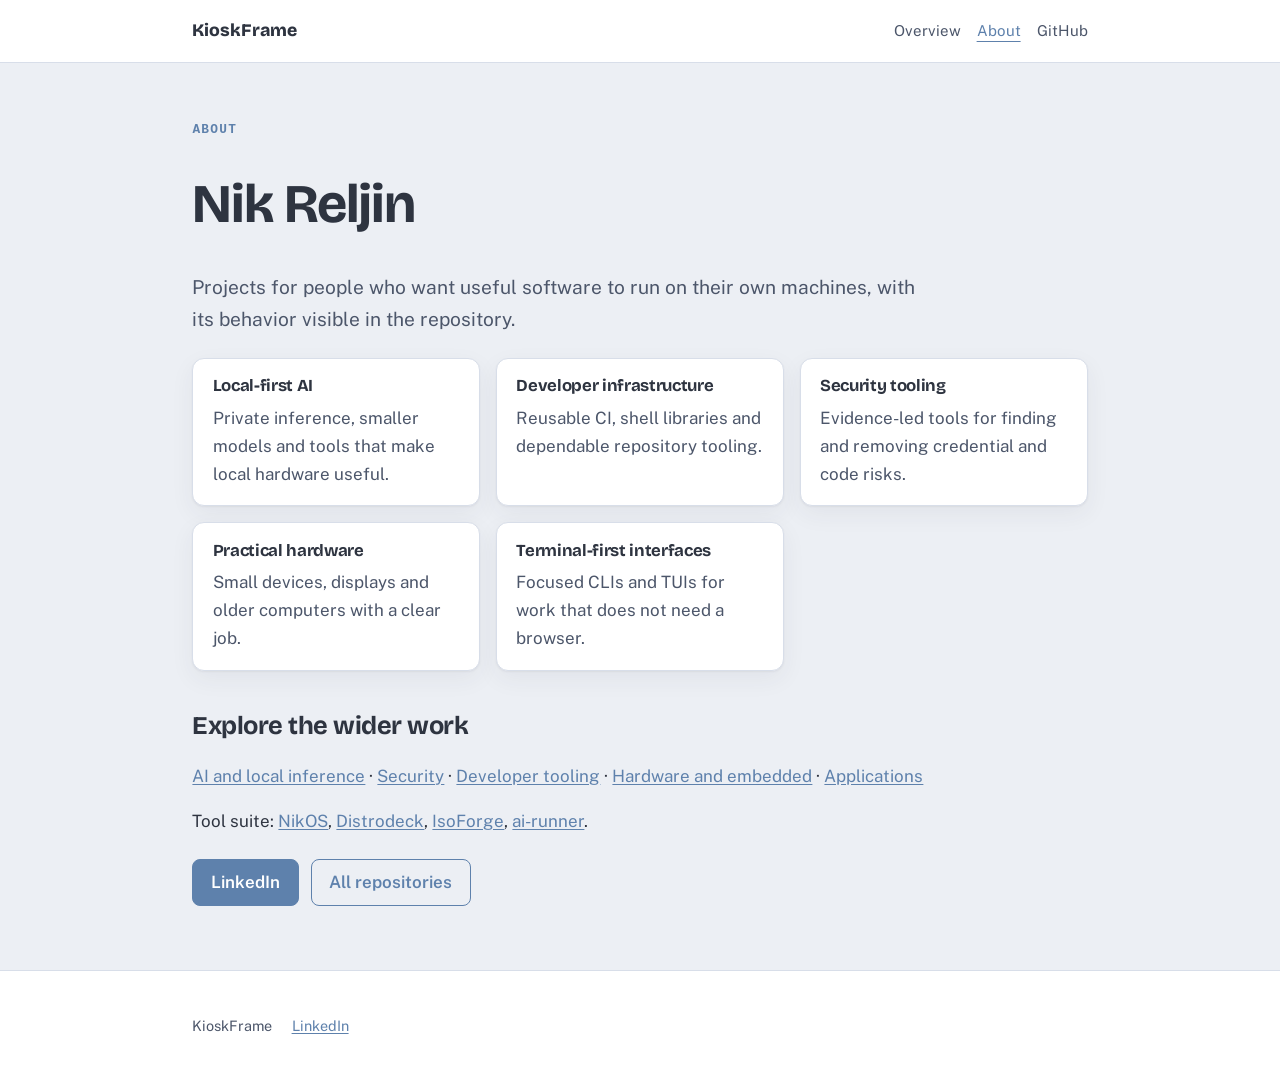
==== site/about.html @ 9da38351 "docs: add GitHub Pages site" ====
<!doctype html><html lang="en"><head><meta charset="utf-8"><meta name="viewport" content="width=device-width,initial-scale=1"><meta name="description" content="About Nik Reljin's local-first software projects."><title>About — KioskFrame</title><link rel="preconnect" href="https://fonts.googleapis.com"><link rel="preconnect" href="https://fonts.gstatic.com" crossorigin><link href="https://fonts.googleapis.com/css2?family=Bricolage+Grotesque:wght@600;800&family=Public+Sans:wght@400;500;600&display=swap" rel="stylesheet"><link rel="stylesheet" href="style.css"></head><body><a class="skip" href="#main">Skip to content</a><header><div class="wrap"><a class="brand" href="index.html">KioskFrame</a><nav><a href="index.html">Overview</a><a href="about.html" aria-current="page">About</a><a href="https://github.com/nikolareljin/kiosk-frame">GitHub</a></nav></div></header><main id="main"><div class="wrap"><p class="tag">About</p><h1>Nik Reljin</h1><p class="lede">Projects for people who want useful software to run on their own machines, with its behavior visible in the repository.</p><div class="cards"><article class="card"><h3>Local-first AI</h3><p>Private inference, smaller models and tools that make local hardware useful.</p></article><article class="card"><h3>Developer infrastructure</h3><p>Reusable CI, shell libraries and dependable repository tooling.</p></article><article class="card"><h3>Security tooling</h3><p>Evidence-led tools for finding and removing credential and code risks.</p></article><article class="card"><h3>Practical hardware</h3><p>Small devices, displays and older computers with a clear job.</p></article><article class="card"><h3>Terminal-first interfaces</h3><p>Focused CLIs and TUIs for work that does not need a browser.</p></article></div><h2>Explore the wider work</h2><p><a href="https://nikolareljin.github.io/nikos/about.html#ai-and-local-inference">AI and local inference</a> · <a href="https://nikolareljin.github.io/nikos/about.html#security">Security</a> · <a href="https://nikolareljin.github.io/nikos/about.html#developer-tooling">Developer tooling</a> · <a href="https://nikolareljin.github.io/nikos/about.html#hardware-and-embedded">Hardware and embedded</a> · <a href="https://nikolareljin.github.io/nikos/about.html#applications">Applications</a></p><p>Tool suite: <a href="https://nikolareljin.github.io/nikos/">NikOS</a>, <a href="https://nikolareljin.github.io/distrodeck/">Distrodeck</a>, <a href="https://nikolareljin.github.io/burn-iso/">IsoForge</a>, <a href="https://nikolareljin.github.io/ai-runner/">ai-runner</a>.</p><div class="actions"><a class="btn primary" href="https://www.linkedin.com/in/nikolareljin">LinkedIn</a><a class="btn" href="https://github.com/nikolareljin">All repositories</a></div></div></main><footer><div class="wrap"><span>KioskFrame</span><span><a href="https://www.linkedin.com/in/nikolareljin">LinkedIn</a></span></div></footer></body></html>
---- site/style.css ----
:root{--paper:#ECEFF4;--raised:#fff;--ink:#2E3440;--soft:#4C566A;--rule:#D8DEE9;--frost:#5E81AC;--bright:#88C0D0;--green:#A3BE8C;--terminal:#2E3440;--shadow:0 1px 2px rgba(46,52,64,.06),0 8px 24px rgba(46,52,64,.06)}@media(prefers-color-scheme:dark){:root{--paper:#2E3440;--raised:#3B4252;--ink:#ECEFF4;--soft:#C1C9D6;--rule:#434C5E;--frost:#88C0D0;--bright:#8FBCBB;--terminal:#242933;--shadow:0 1px 2px rgba(0,0,0,.3),0 8px 24px rgba(0,0,0,.28)}}*{box-sizing:border-box}body{margin:0;background:var(--paper);color:var(--ink);font:17px/1.65 "Public Sans",system-ui,sans-serif}h1,h2,h3{font-family:"Bricolage Grotesque","Public Sans",sans-serif;line-height:1.15;letter-spacing:-.02em}h1{font-size:clamp(2.2rem,5vw,3.4rem)}h2{margin-top:2.5rem}a{color:var(--frost);text-underline-offset:2px}a:hover{color:var(--bright)}.wrap{max-width:940px;margin:auto;padding:0 1.4rem}header,footer{background:var(--raised);border-color:var(--rule);border-style:solid}header{position:sticky;top:0;z-index:2;border-width:0 0 1px}header .wrap,footer .wrap{display:flex;align-items:center;gap:1.2rem;min-height:62px;flex-wrap:wrap}.brand{font-family:"Bricolage Grotesque",sans-serif;font-size:1.1rem;font-weight:800;color:var(--ink);text-decoration:none}nav{display:flex;gap:1rem;flex-wrap:wrap;margin-left:auto}nav a{color:var(--soft);font-size:.94rem;text-decoration:none}nav a[aria-current=page]{color:var(--frost);text-decoration:underline;text-underline-offset:5px}main{padding:3rem 0 4rem}footer{border-width:1px 0 0;color:var(--soft);font-size:.9rem;padding:1.5rem 0}.lede{font-size:1.2rem;color:var(--soft);max-width:62ch}.tag{font:700 .8rem/1 "JetBrains Mono",monospace;letter-spacing:.1em;text-transform:uppercase;color:var(--frost)}.cards{display:grid;gap:1rem;grid-template-columns:repeat(auto-fit,minmax(220px,1fr));margin-top:1.4rem}.card{background:var(--raised);border:1px solid var(--rule);border-radius:12px;padding:1.1rem 1.2rem;box-shadow:var(--shadow)}.card h3{margin:0 0 .5rem;font-size:1.05rem}.card p{color:var(--soft);margin:0}.actions{display:flex;gap:.75rem;flex-wrap:wrap;margin-top:1.5rem}.btn{padding:.55rem 1.1rem;border:1px solid var(--frost);border-radius:8px;font-weight:600;text-decoration:none}.primary{background:var(--frost);color:var(--raised)}.primary:hover{color:var(--terminal);background:var(--bright)}.note{border-left:3px solid var(--green);background:var(--raised);padding:.9rem 1rem;margin:1.5rem 0;border-radius:0 8px 8px 0}.skip{position:absolute;left:-9999px}.skip:focus{left:1rem;top:1rem;z-index:4;background:var(--raised);padding:.5rem}@media(max-width:620px){body{font-size:16px}nav{width:100%;margin-left:0}main{padding-top:2rem}}
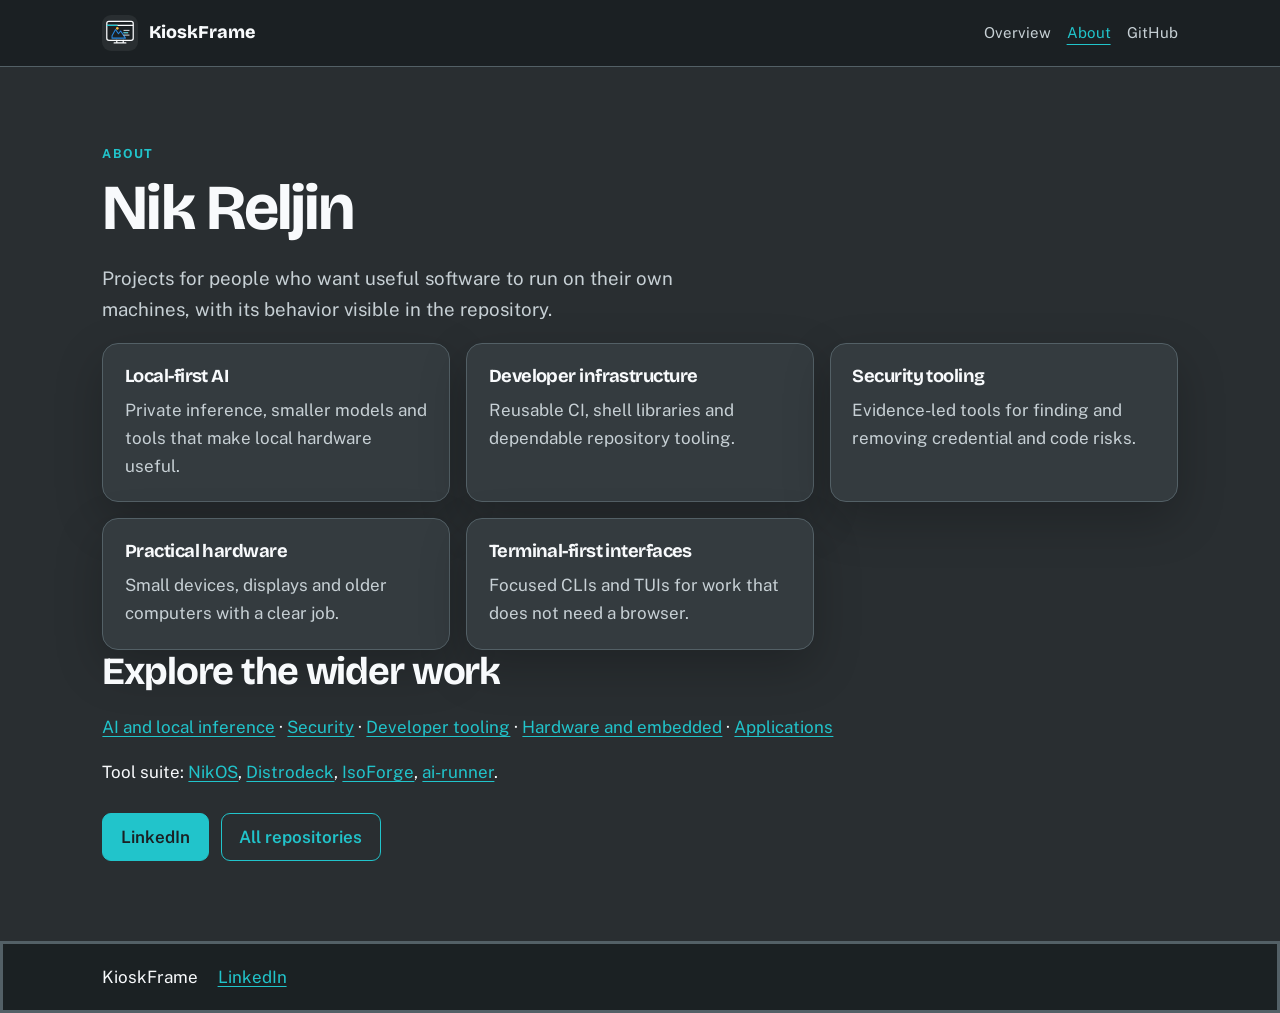
==== commit 19ef8b98: "feat: add KioskFrame visual identity" ====
--- a/site/about.html
+++ b/site/about.html
@@ -1 +1 @@
-<!doctype html><html lang="en"><head><meta charset="utf-8"><meta name="viewport" content="width=device-width,initial-scale=1"><meta name="description" content="About Nik Reljin's local-first software projects."><title>About — KioskFrame</title><link rel="preconnect" href="https://fonts.googleapis.com"><link rel="preconnect" href="https://fonts.gstatic.com" crossorigin><link href="https://fonts.googleapis.com/css2?family=Bricolage+Grotesque:wght@600;800&family=Public+Sans:wght@400;500;600&display=swap" rel="stylesheet"><link rel="stylesheet" href="style.css"></head><body><a class="skip" href="#main">Skip to content</a><header><div class="wrap"><a class="brand" href="index.html">KioskFrame</a><nav><a href="index.html">Overview</a><a href="about.html" aria-current="page">About</a><a href="https://github.com/nikolareljin/kiosk-frame">GitHub</a></nav></div></header><main id="main"><div class="wrap"><p class="tag">About</p><h1>Nik Reljin</h1><p class="lede">Projects for people who want useful software to run on their own machines, with its behavior visible in the repository.</p><div class="cards"><article class="card"><h3>Local-first AI</h3><p>Private inference, smaller models and tools that make local hardware useful.</p></article><article class="card"><h3>Developer infrastructure</h3><p>Reusable CI, shell libraries and dependable repository tooling.</p></article><article class="card"><h3>Security tooling</h3><p>Evidence-led tools for finding and removing credential and code risks.</p></article><article class="card"><h3>Practical hardware</h3><p>Small devices, displays and older computers with a clear job.</p></article><article class="card"><h3>Terminal-first interfaces</h3><p>Focused CLIs and TUIs for work that does not need a browser.</p></article></div><h2>Explore the wider work</h2><p><a href="https://nikolareljin.github.io/nikos/about.html#ai-and-local-inference">AI and local inference</a> · <a href="https://nikolareljin.github.io/nikos/about.html#security">Security</a> · <a href="https://nikolareljin.github.io/nikos/about.html#developer-tooling">Developer tooling</a> · <a href="https://nikolareljin.github.io/nikos/about.html#hardware-and-embedded">Hardware and embedded</a> · <a href="https://nikolareljin.github.io/nikos/about.html#applications">Applications</a></p><p>Tool suite: <a href="https://nikolareljin.github.io/nikos/">NikOS</a>, <a href="https://nikolareljin.github.io/distrodeck/">Distrodeck</a>, <a href="https://nikolareljin.github.io/burn-iso/">IsoForge</a>, <a href="https://nikolareljin.github.io/ai-runner/">ai-runner</a>.</p><div class="actions"><a class="btn primary" href="https://www.linkedin.com/in/nikolareljin">LinkedIn</a><a class="btn" href="https://github.com/nikolareljin">All repositories</a></div></div></main><footer><div class="wrap"><span>KioskFrame</span><span><a href="https://www.linkedin.com/in/nikolareljin">LinkedIn</a></span></div></footer></body></html>
+<!doctype html><html lang="en"><head><meta charset="utf-8"><meta name="viewport" content="width=device-width,initial-scale=1"><meta name="description" content="About Nik Reljin's local-first software projects."><title>About — KioskFrame</title><link rel="icon" href="assets/kiosk-frame-logo.svg" type="image/svg+xml"><link rel="preconnect" href="https://fonts.googleapis.com"><link rel="preconnect" href="https://fonts.gstatic.com" crossorigin><link href="https://fonts.googleapis.com/css2?family=Bricolage+Grotesque:wght@600;800&family=Public+Sans:wght@400;500;600&display=swap" rel="stylesheet"><link rel="stylesheet" href="style.css"></head><body><a class="skip" href="#main">Skip to content</a><header><div class="wrap header-wrap"><a class="brand" href="index.html"><img src="assets/kiosk-frame-logo.svg" alt="" width="36" height="36"> <span>KioskFrame</span></a><nav><a href="index.html">Overview</a><a href="about.html" aria-current="page">About</a><a href="https://github.com/nikolareljin/kiosk-frame">GitHub</a></nav></div></header><main id="main"><div class="wrap"><p class="tag">About</p><h1>Nik Reljin</h1><p class="lede">Projects for people who want useful software to run on their own machines, with its behavior visible in the repository.</p><div class="cards"><article class="card"><h3>Local-first AI</h3><p>Private inference, smaller models and tools that make local hardware useful.</p></article><article class="card"><h3>Developer infrastructure</h3><p>Reusable CI, shell libraries and dependable repository tooling.</p></article><article class="card"><h3>Security tooling</h3><p>Evidence-led tools for finding and removing credential and code risks.</p></article><article class="card"><h3>Practical hardware</h3><p>Small devices, displays and older computers with a clear job.</p></article><article class="card"><h3>Terminal-first interfaces</h3><p>Focused CLIs and TUIs for work that does not need a browser.</p></article></div><h2>Explore the wider work</h2><p><a href="https://nikolareljin.github.io/nikos/about.html#ai-and-local-inference">AI and local inference</a> · <a href="https://nikolareljin.github.io/nikos/about.html#security">Security</a> · <a href="https://nikolareljin.github.io/nikos/about.html#developer-tooling">Developer tooling</a> · <a href="https://nikolareljin.github.io/nikos/about.html#hardware-and-embedded">Hardware and embedded</a> · <a href="https://nikolareljin.github.io/nikos/about.html#applications">Applications</a></p><p>Tool suite: <a href="https://nikolareljin.github.io/nikos/">NikOS</a>, <a href="https://nikolareljin.github.io/distrodeck/">Distrodeck</a>, <a href="https://nikolareljin.github.io/iso-forge/">IsoForge</a>, <a href="https://nikolareljin.github.io/ai-runner/">ai-runner</a>.</p><div class="actions"><a class="btn primary" href="https://www.linkedin.com/in/nikolareljin">LinkedIn</a><a class="btn" href="https://github.com/nikolareljin">All repositories</a></div></div></main><footer><div class="wrap"><span>KioskFrame</span><span><a href="https://www.linkedin.com/in/nikolareljin">LinkedIn</a></span></div></footer></body></html>
--- a/site/style.css
+++ b/site/style.css
@@ -1 +1 @@
-:root{--paper:#ECEFF4;--raised:#fff;--ink:#2E3440;--soft:#4C566A;--rule:#D8DEE9;--frost:#5E81AC;--bright:#88C0D0;--green:#A3BE8C;--terminal:#2E3440;--shadow:0 1px 2px rgba(46,52,64,.06),0 8px 24px rgba(46,52,64,.06)}@media(prefers-color-scheme:dark){:root{--paper:#2E3440;--raised:#3B4252;--ink:#ECEFF4;--soft:#C1C9D6;--rule:#434C5E;--frost:#88C0D0;--bright:#8FBCBB;--terminal:#242933;--shadow:0 1px 2px rgba(0,0,0,.3),0 8px 24px rgba(0,0,0,.28)}}*{box-sizing:border-box}body{margin:0;background:var(--paper);color:var(--ink);font:17px/1.65 "Public Sans",system-ui,sans-serif}h1,h2,h3{font-family:"Bricolage Grotesque","Public Sans",sans-serif;line-height:1.15;letter-spacing:-.02em}h1{font-size:clamp(2.2rem,5vw,3.4rem)}h2{margin-top:2.5rem}a{color:var(--frost);text-underline-offset:2px}a:hover{color:var(--bright)}.wrap{max-width:940px;margin:auto;padding:0 1.4rem}header,footer{background:var(--raised);border-color:var(--rule);border-style:solid}header{position:sticky;top:0;z-index:2;border-width:0 0 1px}header .wrap,footer .wrap{display:flex;align-items:center;gap:1.2rem;min-height:62px;flex-wrap:wrap}.brand{font-family:"Bricolage Grotesque",sans-serif;font-size:1.1rem;font-weight:800;color:var(--ink);text-decoration:none}nav{display:flex;gap:1rem;flex-wrap:wrap;margin-left:auto}nav a{color:var(--soft);font-size:.94rem;text-decoration:none}nav a[aria-current=page]{color:var(--frost);text-decoration:underline;text-underline-offset:5px}main{padding:3rem 0 4rem}footer{border-width:1px 0 0;color:var(--soft);font-size:.9rem;padding:1.5rem 0}.lede{font-size:1.2rem;color:var(--soft);max-width:62ch}.tag{font:700 .8rem/1 "JetBrains Mono",monospace;letter-spacing:.1em;text-transform:uppercase;color:var(--frost)}.cards{display:grid;gap:1rem;grid-template-columns:repeat(auto-fit,minmax(220px,1fr));margin-top:1.4rem}.card{background:var(--raised);border:1px solid var(--rule);border-radius:12px;padding:1.1rem 1.2rem;box-shadow:var(--shadow)}.card h3{margin:0 0 .5rem;font-size:1.05rem}.card p{color:var(--soft);margin:0}.actions{display:flex;gap:.75rem;flex-wrap:wrap;margin-top:1.5rem}.btn{padding:.55rem 1.1rem;border:1px solid var(--frost);border-radius:8px;font-weight:600;text-decoration:none}.primary{background:var(--frost);color:var(--raised)}.primary:hover{color:var(--terminal);background:var(--bright)}.note{border-left:3px solid var(--green);background:var(--raised);padding:.9rem 1rem;margin:1.5rem 0;border-radius:0 8px 8px 0}.skip{position:absolute;left:-9999px}.skip:focus{left:1rem;top:1rem;z-index:4;background:var(--raised);padding:.5rem}@media(max-width:620px){body{font-size:16px}nav{width:100%;margin-left:0}main{padding-top:2rem}}
+:root{--canvas:#292e31;--surface:#343b3f;--surface-strong:#1b2023;--ink:#f8fafc;--soft:#c7d0d5;--rule:#536066;--cyan:#21c4cb;--blue:#2786df;--amber:#f5b642;--shadow:0 18px 48px rgba(0,0,0,.22)}*{box-sizing:border-box}body{margin:0;background:var(--canvas);color:var(--ink);font:17px/1.65 "Public Sans",system-ui,sans-serif}h1,h2,h3{font-family:"Bricolage Grotesque","Public Sans",sans-serif;line-height:1.1;letter-spacing:-.03em}h1{font-size:clamp(2.5rem,5vw,4.2rem);margin:.25rem 0 1.2rem}h2{font-size:clamp(1.8rem,3vw,2.6rem);margin:0 0 1.3rem}a{color:var(--cyan);text-underline-offset:3px}a:hover{color:#7ee8ec}.wrap{max-width:1120px;margin:auto;padding:0 1.4rem}header,footer{background:rgba(27,32,35,.94);border-color:var(--rule);border-style:solid}header{position:sticky;top:0;z-index:2;border-width:0 0 1px}.header-wrap,footer .wrap{display:flex;align-items:center;gap:1.2rem;min-height:66px;flex-wrap:wrap}.brand{display:inline-flex;align-items:center;gap:.65rem;font-family:"Bricolage Grotesque",sans-serif;font-size:1.12rem;font-weight:800;color:var(--ink);text-decoration:none}.brand img{border-radius:9px}nav{display:flex;gap:1rem;flex-wrap:wrap;margin-left:auto}nav a{color:var(--soft);font-size:.94rem;text-decoration:none}nav a[aria-current=page]{color:var(--cyan);text-decoration:underline;text-underline-offset:6px}main{padding:4.3rem 0 5rem}.intro{display:grid;grid-template-columns:minmax(0,1fr) minmax(360px,.95fr);gap:3rem;align-items:center}.intro-copy{padding:1rem 0}.lede{font-size:1.17rem;color:var(--soft);max-width:60ch}.tag{font:700 .78rem/1 "Public Sans",sans-serif;letter-spacing:.12em;text-transform:uppercase;color:var(--cyan)}.hero{margin:0;overflow:hidden;border:1px solid var(--rule);border-radius:22px;background:var(--canvas);box-shadow:var(--shadow)}.hero img{display:block;width:100%;height:auto;aspect-ratio:16/9;object-fit:cover}.features{margin-top:4.5rem}.cards{display:grid;gap:1rem;grid-template-columns:repeat(3,1fr)}.card{background:var(--surface);border:1px solid var(--rule);border-radius:16px;padding:1.35rem;box-shadow:var(--shadow)}.card h3{margin:0 0 .6rem;font-size:1.15rem}.card p{color:var(--soft);margin:0}.actions{display:flex;gap:.75rem;flex-wrap:wrap;margin-top:1.7rem}.btn{padding:.58rem 1.1rem;border:1px solid var(--cyan);border-radius:9px;font-weight:600;text-decoration:none}.primary{background:var(--cyan);color:var(--surface-strong)}.primary:hover{color:var(--surface-strong);background:#7ee8ec}.note{border-left:3px solid var(--amber);background:var(--surface);padding:1rem 1.1rem;margin:1.6rem 0;border-radius:0 10px 10px 0}.skip{position:absolute;left:-9999px}.skip:focus{left:1rem;top:1rem;z-index:4;background:var(--surface);padding:.5rem}@media(max-width:780px){.intro{grid-template-columns:1fr;gap:1.5rem}.hero{max-width:650px}.cards{grid-template-columns:1fr}main{padding-top:2.5rem}}@media(max-width:620px){body{font-size:16px}.header-wrap{min-height:unset;padding-top:.75rem;padding-bottom:.75rem}nav{width:100%;margin-left:0}}
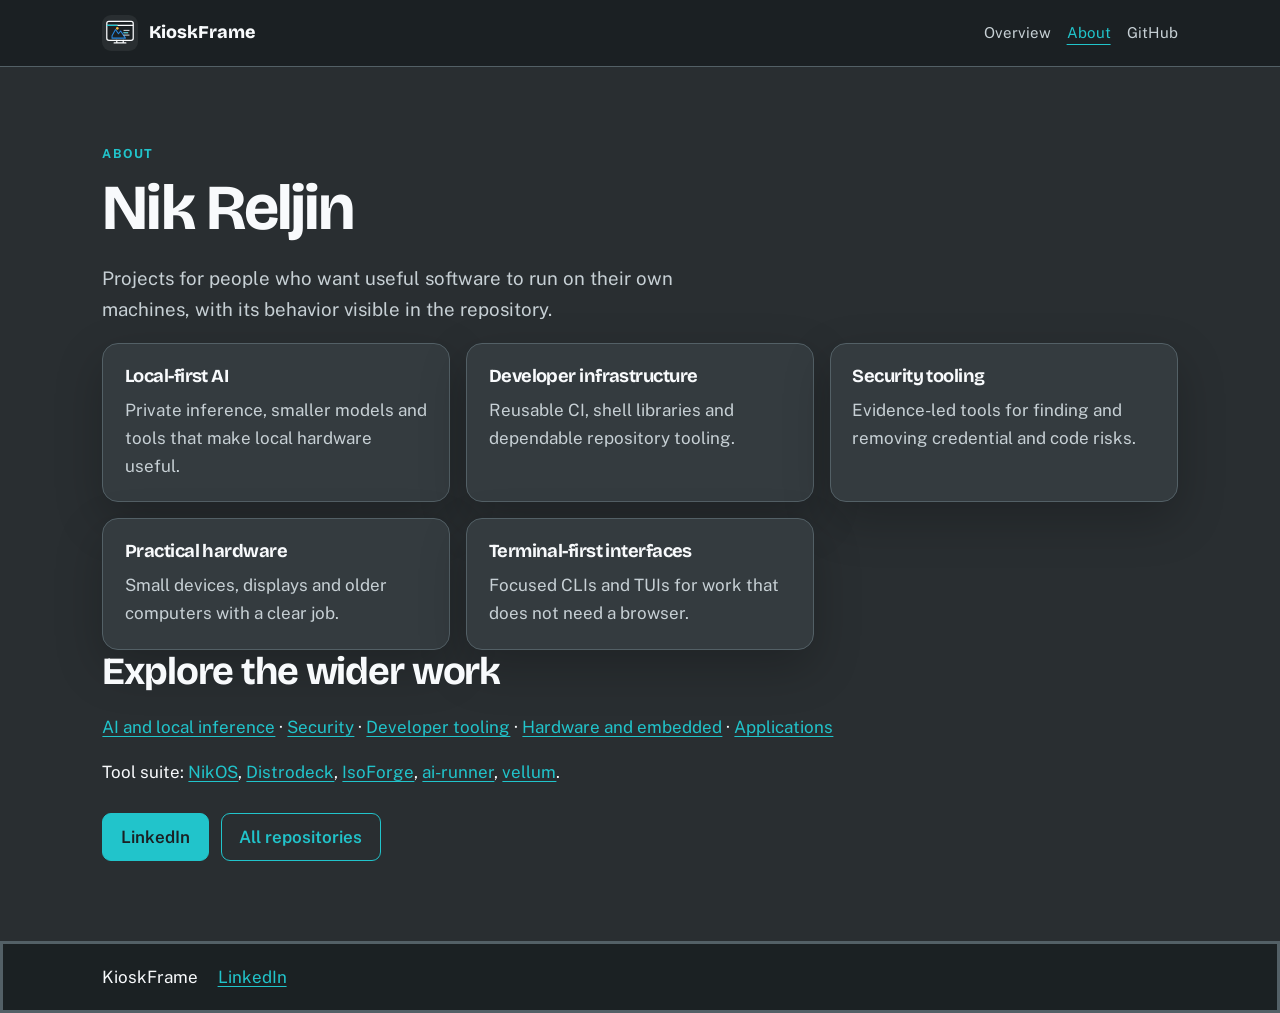
==== commit 201365c0: "docs(site): link vellum in the tool suite" ====
--- a/site/about.html
+++ b/site/about.html
@@ -1 +1 @@
-<!doctype html><html lang="en"><head><meta charset="utf-8"><meta name="viewport" content="width=device-width,initial-scale=1"><meta name="description" content="About Nik Reljin's local-first software projects."><title>About — KioskFrame</title><link rel="icon" href="assets/kiosk-frame-logo.svg" type="image/svg+xml"><link rel="preconnect" href="https://fonts.googleapis.com"><link rel="preconnect" href="https://fonts.gstatic.com" crossorigin><link href="https://fonts.googleapis.com/css2?family=Bricolage+Grotesque:wght@600;800&family=Public+Sans:wght@400;500;600&display=swap" rel="stylesheet"><link rel="stylesheet" href="style.css"></head><body><a class="skip" href="#main">Skip to content</a><header><div class="wrap header-wrap"><a class="brand" href="index.html"><img src="assets/kiosk-frame-logo.svg" alt="" width="36" height="36"> <span>KioskFrame</span></a><nav><a href="index.html">Overview</a><a href="about.html" aria-current="page">About</a><a href="https://github.com/nikolareljin/kiosk-frame">GitHub</a></nav></div></header><main id="main"><div class="wrap"><p class="tag">About</p><h1>Nik Reljin</h1><p class="lede">Projects for people who want useful software to run on their own machines, with its behavior visible in the repository.</p><div class="cards"><article class="card"><h3>Local-first AI</h3><p>Private inference, smaller models and tools that make local hardware useful.</p></article><article class="card"><h3>Developer infrastructure</h3><p>Reusable CI, shell libraries and dependable repository tooling.</p></article><article class="card"><h3>Security tooling</h3><p>Evidence-led tools for finding and removing credential and code risks.</p></article><article class="card"><h3>Practical hardware</h3><p>Small devices, displays and older computers with a clear job.</p></article><article class="card"><h3>Terminal-first interfaces</h3><p>Focused CLIs and TUIs for work that does not need a browser.</p></article></div><h2>Explore the wider work</h2><p><a href="https://nikolareljin.github.io/nikos/about.html#ai-and-local-inference">AI and local inference</a> · <a href="https://nikolareljin.github.io/nikos/about.html#security">Security</a> · <a href="https://nikolareljin.github.io/nikos/about.html#developer-tooling">Developer tooling</a> · <a href="https://nikolareljin.github.io/nikos/about.html#hardware-and-embedded">Hardware and embedded</a> · <a href="https://nikolareljin.github.io/nikos/about.html#applications">Applications</a></p><p>Tool suite: <a href="https://nikolareljin.github.io/nikos/">NikOS</a>, <a href="https://nikolareljin.github.io/distrodeck/">Distrodeck</a>, <a href="https://nikolareljin.github.io/iso-forge/">IsoForge</a>, <a href="https://nikolareljin.github.io/ai-runner/">ai-runner</a>.</p><div class="actions"><a class="btn primary" href="https://www.linkedin.com/in/nikolareljin">LinkedIn</a><a class="btn" href="https://github.com/nikolareljin">All repositories</a></div></div></main><footer><div class="wrap"><span>KioskFrame</span><span><a href="https://www.linkedin.com/in/nikolareljin">LinkedIn</a></span></div></footer></body></html>
+<!doctype html><html lang="en"><head><meta charset="utf-8"><meta name="viewport" content="width=device-width,initial-scale=1"><meta name="description" content="About Nik Reljin's local-first software projects."><title>About — KioskFrame</title><link rel="icon" href="assets/kiosk-frame-logo.svg" type="image/svg+xml"><link rel="preconnect" href="https://fonts.googleapis.com"><link rel="preconnect" href="https://fonts.gstatic.com" crossorigin><link href="https://fonts.googleapis.com/css2?family=Bricolage+Grotesque:wght@600;800&family=Public+Sans:wght@400;500;600&display=swap" rel="stylesheet"><link rel="stylesheet" href="style.css"></head><body><a class="skip" href="#main">Skip to content</a><header><div class="wrap header-wrap"><a class="brand" href="index.html"><img src="assets/kiosk-frame-logo.svg" alt="" width="36" height="36"> <span>KioskFrame</span></a><nav><a href="index.html">Overview</a><a href="about.html" aria-current="page">About</a><a href="https://github.com/nikolareljin/kiosk-frame">GitHub</a></nav></div></header><main id="main"><div class="wrap"><p class="tag">About</p><h1>Nik Reljin</h1><p class="lede">Projects for people who want useful software to run on their own machines, with its behavior visible in the repository.</p><div class="cards"><article class="card"><h3>Local-first AI</h3><p>Private inference, smaller models and tools that make local hardware useful.</p></article><article class="card"><h3>Developer infrastructure</h3><p>Reusable CI, shell libraries and dependable repository tooling.</p></article><article class="card"><h3>Security tooling</h3><p>Evidence-led tools for finding and removing credential and code risks.</p></article><article class="card"><h3>Practical hardware</h3><p>Small devices, displays and older computers with a clear job.</p></article><article class="card"><h3>Terminal-first interfaces</h3><p>Focused CLIs and TUIs for work that does not need a browser.</p></article></div><h2>Explore the wider work</h2><p><a href="https://nikolareljin.github.io/nikos/about.html#ai-and-local-inference">AI and local inference</a> · <a href="https://nikolareljin.github.io/nikos/about.html#security">Security</a> · <a href="https://nikolareljin.github.io/nikos/about.html#developer-tooling">Developer tooling</a> · <a href="https://nikolareljin.github.io/nikos/about.html#hardware-and-embedded">Hardware and embedded</a> · <a href="https://nikolareljin.github.io/nikos/about.html#applications">Applications</a></p><p>Tool suite: <a href="https://nikolareljin.github.io/nikos/">NikOS</a>, <a href="https://nikolareljin.github.io/distrodeck/">Distrodeck</a>, <a href="https://nikolareljin.github.io/iso-forge/">IsoForge</a>, <a href="https://nikolareljin.github.io/ai-runner/">ai-runner</a>, <a href="https://nikolareljin.github.io/vellum/">vellum</a>.</p><div class="actions"><a class="btn primary" href="https://www.linkedin.com/in/nikolareljin">LinkedIn</a><a class="btn" href="https://github.com/nikolareljin">All repositories</a></div></div></main><footer><div class="wrap"><span>KioskFrame</span><span><a href="https://www.linkedin.com/in/nikolareljin">LinkedIn</a></span></div></footer></body></html>
